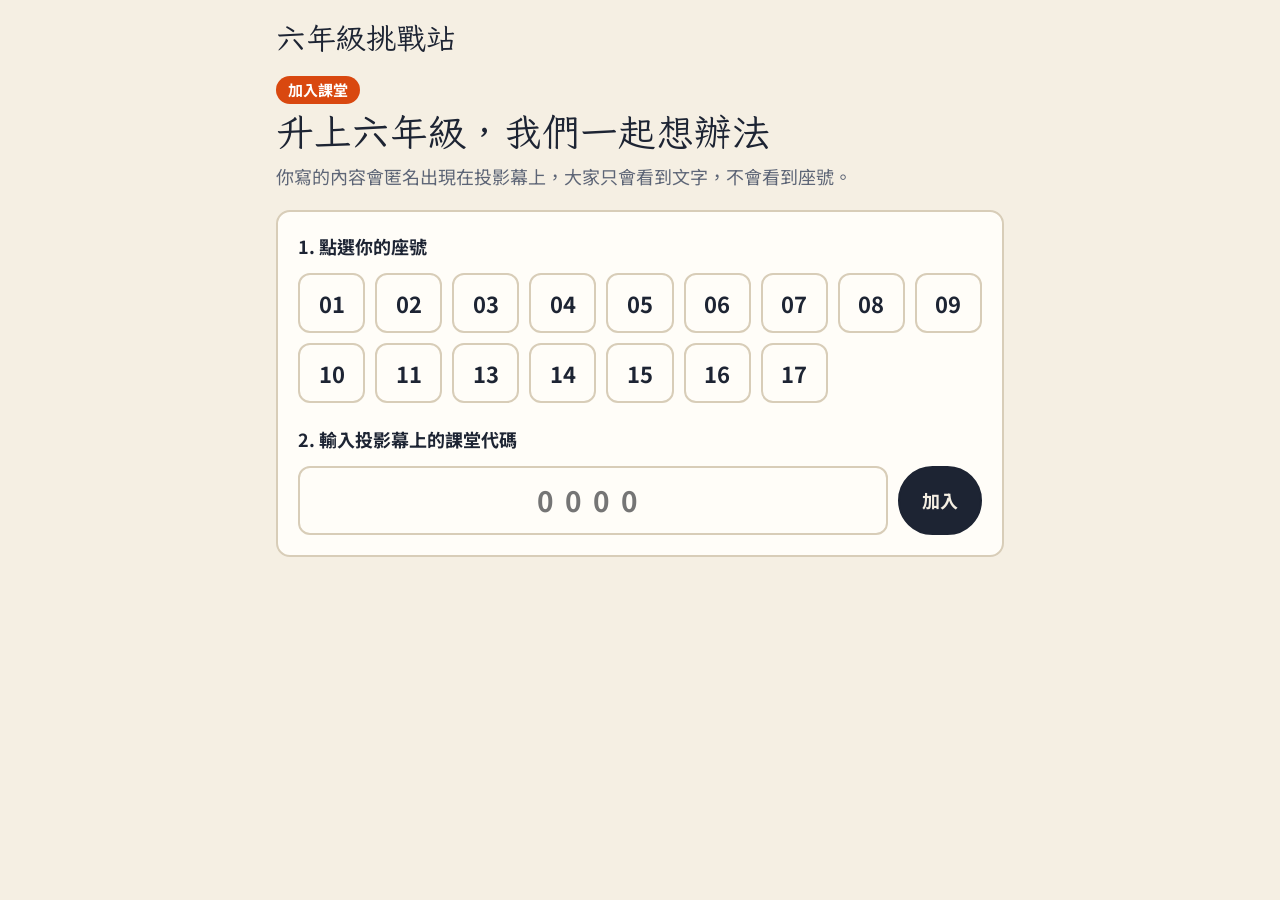
==== challenge-lesson/index.html @ d80400aa "feat: 新增六年級挑戰課網頁（challenge-lesson） 文字雲、對策投票與回饋的課堂互動前端，放在 GitHub Pages， 資料用 fetch 送到另一個 Apps Script（後" ====
<!DOCTYPE html>
<html lang="zh-TW">
<head>
  <meta charset="UTF-8" />
  <meta name="viewport" content="width=device-width, initial-scale=1" />
  <title>六年級挑戰站</title>
  <link rel="preconnect" href="https://fonts.googleapis.com" />
  <link rel="preconnect" href="https://fonts.gstatic.com" crossorigin />
  <link href="https://fonts.googleapis.com/css2?family=Iansui&family=Noto+Sans+TC:wght@400;500;700;900&display=swap" rel="stylesheet" />
  <link rel="stylesheet" href="style.css" />
  <style>
    main {
      max-width: 760px;
      margin: 0 auto;
      padding: 20px 16px 96px;
    }

    .top {
      display: flex;
      align-items: center;
      justify-content: space-between;
      gap: 12px;
      margin-bottom: 18px;
    }

    .brand {
      margin: 0;
      font-family: var(--hand);
      font-weight: 400;
      font-size: 30px;
      line-height: 1.2;
    }

    .who {
      display: flex;
      align-items: center;
      gap: 8px;
      font-weight: 700;
    }

    .seat-chip {
      padding: 4px 14px;
      border-radius: 999px;
      background: var(--ink);
      color: var(--paper);
    }

    .stage-tag {
      display: inline-block;
      margin-bottom: 4px;
      padding: 2px 12px;
      border-radius: 999px;
      background: var(--accent);
      color: var(--accent-ink);
      font-size: 15px;
      font-weight: 700;
    }

    h2 {
      margin: 0 0 6px;
      font-family: var(--hand);
      font-weight: 400;
      font-size: clamp(28px, 6vw, 38px);
      line-height: 1.25;
    }

    .lead { margin: 0 0 20px; color: var(--muted); }

    .panel {
      margin-bottom: 22px;
      padding: 20px;
      border-radius: var(--radius);
      background: var(--card);
      border: 2px solid var(--line);
    }

    .panel h3 {
      margin: 0 0 12px;
      font-size: 18px;
    }

    /* 加入課堂 */
    .seat-grid {
      display: grid;
      grid-template-columns: repeat(auto-fill, minmax(64px, 1fr));
      gap: 10px;
      margin-bottom: 22px;
    }

    .seat-btn {
      min-height: 60px;
      border-radius: 12px;
      border: 2px solid var(--line);
      background: var(--card);
      font-size: 22px;
      font-weight: 700;
    }

    .seat-btn[aria-pressed="true"] {
      border-color: var(--ink);
      background: var(--ink);
      color: var(--paper);
    }

    .code-row { display: flex; gap: 10px; }

    .code-row .field {
      flex: 1;
      letter-spacing: .4em;
      text-align: center;
      font-size: 28px;
      font-weight: 700;
    }

    /* 輸入區 */
    .composer { display: grid; gap: 8px; }
    .composer-row { display: flex; gap: 10px; align-items: stretch; }
    .composer-row .field { flex: 1; min-width: 0; }

    .chips { display: flex; flex-wrap: wrap; gap: 8px; margin-top: 4px; }

    .chip {
      min-height: 40px;
      padding: 4px 14px;
      border-radius: 999px;
      border: 2px dashed var(--line);
      background: transparent;
      font-size: 16px;
    }

    .chip[aria-pressed="true"] {
      border-style: solid;
      border-color: var(--ink);
      background: var(--ink);
      color: var(--paper);
    }

    .hint { margin: 0; font-size: 15px; color: var(--muted); }

    .mine-list { display: grid; gap: 10px; padding: 0; margin: 0; list-style: none; }

    .mine-list li {
      display: flex;
      align-items: center;
      gap: 12px;
      justify-content: space-between;
    }

    .mine-list .note { flex: 1; font-size: 20px; }
    .mine-list .note small { display: block; font-family: var(--sans); font-size: 13px; color: var(--muted); }

    .empty-mine { margin: 0; color: var(--muted); font-size: 16px; }

    .cloud.mini { height: 260px; border-radius: 12px; background: var(--paper); }

    /* 選挑戰 */
    .pick-grid {
      display: grid;
      grid-template-columns: repeat(auto-fill, minmax(150px, 1fr));
      gap: 10px;
    }

    .pick {
      min-height: 64px;
      padding: 8px 12px;
      border-radius: 12px;
      border: 2px solid var(--line);
      background: var(--card);
      font-family: var(--hand);
      font-size: 21px;
      line-height: 1.25;
      text-align: left;
    }

    .pick small { display: block; font-family: var(--sans); font-size: 13px; color: var(--muted); }

    .pick[aria-pressed="true"] {
      border-color: var(--accent);
      background: #fff1e8;
      box-shadow: inset 0 0 0 2px var(--accent);
    }

    /* 投票 */
    .vote-left {
      position: sticky;
      top: 0;
      z-index: 5;
      margin: 0 -16px 16px;
      padding: 10px 16px;
      background: var(--paper);
      border-bottom: 2px solid var(--line);
      font-weight: 700;
    }

    .ballots { display: inline-flex; gap: 4px; margin-left: 6px; vertical-align: -3px; }
    .ballot { width: 20px; height: 20px; border-radius: 50%; border: 2px solid var(--accent); }
    .ballot.used { background: var(--accent); }

    .group { margin-bottom: 24px; }

    .group-title {
      margin: 0 0 10px;
      font-family: var(--hand);
      font-weight: 400;
      font-size: 24px;
    }

    .group-title::before { content: '挑戰｜'; font-family: var(--sans); font-size: 15px; color: var(--muted); }

    .idea-list { display: grid; gap: 12px; }

    .idea-card {
      display: flex;
      align-items: center;
      gap: 12px;
    }

    .idea-card .note { flex: 1; font-size: 21px; }

    .vote-btn {
      flex: none;
      width: 76px;
      min-height: 64px;
      border-radius: 14px;
      border: 2px solid var(--accent);
      background: var(--card);
      color: var(--accent);
      font-weight: 700;
      line-height: 1.2;
    }

    .vote-btn[aria-pressed="true"] { background: var(--accent); color: var(--accent-ink); }
    .vote-btn .icon { display: block; font-size: 24px; }

    .mine-tag {
      flex: none;
      width: 76px;
      text-align: center;
      font-size: 14px;
      color: var(--muted);
    }

    /* 回饋 */
    .capsule-step {
      display: grid;
      grid-template-columns: auto 1fr;
      gap: 6px 14px;
      align-items: start;
      margin: 0;
      padding: 0;
      list-style: none;
      counter-reset: step;
    }

    .capsule-step li { display: contents; }

    .capsule-step li::before {
      counter-increment: step;
      content: counter(step);
      display: grid;
      place-items: center;
      width: 32px;
      height: 32px;
      border-radius: 50%;
      background: var(--ink);
      color: var(--paper);
      font-weight: 700;
    }

    .try-list { display: grid; gap: 8px; margin-bottom: 14px; }

    .try {
      display: flex;
      align-items: center;
      gap: 12px;
      min-height: 56px;
      padding: 8px 14px;
      border-radius: 12px;
      border: 2px solid var(--line);
      background: var(--card);
      text-align: left;
      font-family: var(--hand);
      font-size: 20px;
      line-height: 1.3;
    }

    .try small { display: block; font-family: var(--sans); font-size: 13px; color: var(--muted); }
    .try .votes { margin-left: auto; flex: none; font-family: var(--sans); font-size: 14px; color: var(--muted); }

    .try[aria-pressed="true"] {
      border-color: var(--good);
      background: #ebf7ee;
      box-shadow: inset 0 0 0 2px var(--good);
    }

    .saved-note { margin: 10px 0 0; color: var(--good); font-weight: 700; }

    .center-msg {
      padding: 60px 8px;
      text-align: center;
    }

    .center-msg .big {
      display: block;
      margin-bottom: 10px;
      font-family: var(--hand);
      font-size: clamp(30px, 7vw, 44px);
      line-height: 1.3;
    }

    .center-msg p { color: var(--muted); }

    .pulse {
      display: inline-block;
      width: 12px;
      height: 12px;
      margin-right: 8px;
      border-radius: 50%;
      background: var(--good);
      animation: pulse 1.6s ease-in-out infinite;
    }

    @keyframes pulse { 50% { opacity: .25; } }
  </style>
</head>
<body>
  <main>
    <header class="top">
      <h1 class="brand">六年級挑戰站</h1>
      <div class="who" id="who" hidden>
        <span class="seat-chip" id="seatChip"></span>
        <button class="btn small" id="leaveBtn" type="button">換人</button>
      </div>
    </header>
    <div id="app"></div>
  </main>

  <script src="app.js"></script>
  <script>
    const SEATS = ['01', '02', '03', '04', '05', '06', '07', '08', '09', '10', '11', '13', '14', '15', '16', '17'];
    const CHALLENGE_EXAMPLES = ['功課變多', '考試壓力', '時間不夠用', '上台報告', '早上爬不起來', '和同學相處', '當學長姐的責任', '要準備上國中'];
    const POLL_MS = 5000;
    const store = safeStorage('sessionStorage');
    const app = document.getElementById('app');

    let me = loadMe();
    let state = null;
    let renderedStage = '';
    let pollTimer = null;
    let busy = false;
    let pickedChallenge = '';
    let pickedTry = '';

    function loadMe() {
      try {
        return JSON.parse((store && store.getItem('challenge-me')) || 'null');
      } catch (e) {
        return null;
      }
    }

    function saveMe(value) {
      me = value;
      if (!store) return;
      if (value) store.setItem('challenge-me', JSON.stringify(value));
      else store.removeItem('challenge-me');
    }

    /* ---------- 加入課堂 ---------- */
    function renderJoin(message) {
      stopPolling();
      renderedStage = '';
      document.getElementById('who').hidden = true;
      let chosen = '';
      const seatButtons = SEATS.map(function(seat) {
        return el('button', {
          class: 'seat-btn', type: 'button', 'aria-pressed': 'false',
          onclick: function() {
            chosen = seat;
            seatButtons.forEach(function(b) { b.setAttribute('aria-pressed', String(b === this)); }, this);
            code.focus();
          }
        }, [seat]);
      });
      const code = el('input', { class: 'field', inputmode: 'numeric', maxlength: '4', autocomplete: 'off', placeholder: '0000', 'aria-label': '課堂代碼' });
      const joinBtn = el('button', { class: 'btn primary', type: 'submit' }, ['加入']);
      const form = el('form', {
        onsubmit: function(e) {
          e.preventDefault();
          if (!chosen) return toast('先點選你的座號。', true);
          if (!/^\d{4}$/.test(code.value)) return toast('課堂代碼是 4 位數字，請看投影幕。', true);
          joinBtn.disabled = true;
          callApi({ action: 'join', seat: chosen, code: code.value })
            .then(function(res) {
              saveMe({ seat: chosen, code: code.value });
              start(res);
            })
            .catch(function(err) { toast(err.message, true); })
            .finally(function() { joinBtn.disabled = false; });
        }
      }, [
        el('h3', { text: '1. 點選你的座號' }),
        el('div', { class: 'seat-grid' }, seatButtons),
        el('h3', { text: '2. 輸入投影幕上的課堂代碼' }),
        el('div', { class: 'code-row' }, [code, joinBtn])
      ]);

      app.replaceChildren(
        el('span', { class: 'stage-tag', text: '加入課堂' }),
        el('h2', { text: '升上六年級，我們一起想辦法' }),
        el('p', { class: 'lead', text: message || '你寫的內容會匿名出現在投影幕上，大家只會看到文字，不會看到座號。' }),
        el('div', { class: 'panel' }, [form])
      );
    }

    function start(res) {
      document.getElementById('who').hidden = false;
      document.getElementById('seatChip').textContent = me.seat + ' 號';
      apply(res);
      startPolling();
    }

    /* ---------- 和後端同步 ---------- */
    function startPolling() {
      stopPolling();
      pollTimer = setInterval(refresh, POLL_MS);
    }

    function stopPolling() {
      if (pollTimer) clearInterval(pollTimer);
      pollTimer = null;
    }

    function refresh() {
      if (!me || busy || document.hidden) return;
      callApi({ action: 'studentState', seat: me.seat, code: me.code })
        .then(apply)
        .catch(handleError);
    }

    /** 送出動作：成功後用後端回傳的最新狀態更新畫面 */
    function act(payload, button, okMessage) {
      if (busy) return Promise.resolve(false);
      busy = true;
      if (button) button.disabled = true;
      return callApi(Object.assign({ seat: me.seat, code: me.code }, payload))
        .then(function(res) {
          apply(res);
          if (okMessage) toast(okMessage);
          return true;
        })
        .catch(function(err) {
          handleError(err);
          return false;
        })
        .finally(function() {
          busy = false;
          if (button) button.disabled = false;
        });
    }

    function handleError(err) {
      if (err.code === 'BAD_CODE') {
        saveMe(null);
        renderJoin('老師換了新的課堂代碼，請重新輸入投影幕上的數字。');
        return;
      }
      if (err.code === 'STAGE') refresh();
      toast(err.message, true);
    }

    function apply(res) {
      state = res;
      if (state.stage !== renderedStage) {
        renderedStage = state.stage;
        pickedChallenge = '';
        renderStage();
      } else {
        updateDynamic();
      }
    }

    /* ---------- 各階段畫面 ---------- */
    const views = {};

    function renderStage() {
      const info = STAGE_INFO[state.stage];
      const view = views[state.stage];
      app.replaceChildren(el('span', { class: 'stage-tag', text: info.short }), el('h2', { text: info.title }));
      view.build();
      updateDynamic();
    }

    function updateDynamic() {
      const view = views[state.stage];
      if (view.update) view.update();
    }

    views.waiting = {
      build: function() {
        app.appendChild(el('div', { class: 'center-msg' }, [
          el('span', { class: 'big', text: '你已經加入課堂了！' }),
          el('p', {}, [el('span', { class: 'pulse' }), '等老師開始活動，畫面會自動換頁。'])
        ]));
      }
    };

    views.challenge = {
      build: function() {
        const limit = state.limit;
        app.appendChild(el('p', { class: 'lead', text: '升上六年級以後，有什麼事讓你覺得困難、有壓力，或是不知道怎麼辦？用短短幾個字寫下來，最多 ' + limit.CHALLENGE_COUNT + ' 個。' }));

        const input = el('input', { class: 'field', maxlength: String(limit.CHALLENGE_LENGTH), placeholder: '例如：功課變多', 'aria-label': '我遇到的挑戰', enterkeyhint: 'send' });
        const counter = el('div', { class: 'counter' });
        const sendBtn = el('button', { class: 'btn primary', type: 'submit' }, ['送出']);
        bindCounter(input, counter, limit.CHALLENGE_LENGTH);
        const chips = CHALLENGE_EXAMPLES.map(function(text) {
          return el('button', { class: 'chip', type: 'button', onclick: function() { input.value = text; input.dispatchEvent(new Event('input')); input.focus(); } }, [text]);
        });
        const form = el('form', {
          class: 'composer',
          onsubmit: function(e) {
            e.preventDefault();
            const text = input.value.trim();
            if (!text) return toast('先寫下一個挑戰。', true);
            act({ action: 'addChallenge', text: text }, sendBtn, '送出了！看看投影幕上的文字雲').then(function(done) {
              if (done) { input.value = ''; input.dispatchEvent(new Event('input')); }
            });
          }
        }, [
          el('div', { class: 'composer-row' }, [input, sendBtn]),
          counter,
          el('p', { class: 'hint', text: '想不到怎麼寫？點一下參考詞，也可以改成自己的說法：' }),
          el('div', { class: 'chips' }, chips)
        ]);

        this.mine = el('ul', { class: 'mine-list' });
        this.cloud = el('div', { class: 'cloud mini', 'aria-label': '全班的挑戰文字雲' });
        this.form = form;
        app.append(
          el('div', { class: 'panel' }, [form]),
          el('div', { class: 'panel' }, [el('h3', { id: 'mineTitle' }), this.mine]),
          el('div', { class: 'panel' }, [el('h3', { text: '全班的挑戰（越大代表越多人寫）' }), this.cloud])
        );
        this.lastCloud = null;
      },
      update: function() {
        const limit = state.limit;
        const count = state.myChallenges.length;
        document.getElementById('mineTitle').textContent = '我寫的挑戰（' + count + ' / ' + limit.CHALLENGE_COUNT + '）';
        this.form.querySelector('button[type="submit"]').disabled = count >= limit.CHALLENGE_COUNT;
        renderMine(this.mine, state.myChallenges.map(function(c) { return { id: c.id, text: c.text }; }), 'challenge', '還沒有送出挑戰。');
        if (!sameData(this.lastCloud, state.cloud)) {
          this.lastCloud = state.cloud;
          drawCloud(this.cloud, state.cloud, { minSize: 16, maxSize: 44, emptyText: '你可以當第一個送出的人！' });
        }
      }
    };

    views.idea = {
      build: function() {
        const limit = state.limit;
        app.appendChild(el('p', { class: 'lead', text: '從全班最多人遇到的挑戰裡選一個，想一個「做得到」的方法幫大家。最多寫 ' + limit.IDEA_COUNT + ' 個方法。' }));

        this.picks = el('div', { class: 'pick-grid', role: 'group', 'aria-label': '選一個挑戰' });
        const input = el('textarea', { class: 'field', maxlength: String(limit.IDEA_LENGTH), placeholder: '例如：回家先寫最難的一科，寫完再休息', 'aria-label': '我想到的方法' });
        const counter = el('div', { class: 'counter' });
        bindCounter(input, counter, limit.IDEA_LENGTH);
        const sendBtn = el('button', { class: 'btn primary', type: 'submit' }, ['送出方法']);
        this.target = el('p', { class: 'hint' });
        const form = el('form', {
          class: 'composer',
          onsubmit: function(e) {
            e.preventDefault();
            if (!pickedChallenge) return toast('先在上面選一個挑戰。', true);
            const text = input.value.trim();
            if (!text) return toast('寫下你想到的方法再送出。', true);
            act({ action: 'addIdea', challenge: pickedChallenge, text: text }, sendBtn, '方法送出了！').then(function(done) {
              if (done) { input.value = ''; input.dispatchEvent(new Event('input')); }
            });
          }
        }, [this.target, input, counter, el('div', {}, [sendBtn])]);
        this.sendBtn = sendBtn;
        this.mine = el('ul', { class: 'mine-list' });

        app.append(
          el('div', { class: 'panel' }, [el('h3', { text: '1. 我想幫忙解決的挑戰' }), this.picks]),
          el('div', { class: 'panel' }, [el('h3', { text: '2. 我想到的方法' }), form]),
          el('div', { class: 'panel' }, [el('h3', { id: 'mineTitle' }), this.mine])
        );
        this.lastFocus = null;
      },
      update: function() {
        const self = this;
        const limit = state.limit;
        if (!sameData(this.lastFocus, state.focus)) {
          this.lastFocus = state.focus;
          if (pickedChallenge && !state.focus.some(function(c) { return c.label === pickedChallenge; })) pickedChallenge = '';
          this.picks.replaceChildren.apply(this.picks, state.focus.length ? state.focus.map(function(c) {
            return el('button', {
              class: 'pick', type: 'button', 'aria-pressed': String(c.label === pickedChallenge),
              onclick: function() {
                pickedChallenge = c.label;
                self.picks.querySelectorAll('.pick').forEach(function(b) { b.setAttribute('aria-pressed', String(b === this)); }, this);
                self.target.textContent = '要解決的挑戰：「' + c.label + '」';
              }
            }, [c.label, el('small', { text: c.count + ' 人寫' })]);
          }) : [el('p', { class: 'empty-mine', text: '還沒有挑戰可以選，請等老師。' })]);
        }
        this.target.textContent = pickedChallenge ? '要解決的挑戰：「' + pickedChallenge + '」' : '先在上面選一個挑戰。';
        const count = state.myIdeas.length;
        document.getElementById('mineTitle').textContent = '我寫的方法（' + count + ' / ' + limit.IDEA_COUNT + '）';
        this.sendBtn.disabled = count >= limit.IDEA_COUNT;
        renderMine(this.mine, state.myIdeas.map(function(i) { return { id: i.id, text: i.text, sub: '解決：' + i.challenge }; }), 'idea', '還沒有送出方法。');
      }
    };

    views.vote = {
      build: function() {
        app.appendChild(el('p', { class: 'lead', text: '看看同學想到的方法，選出你覺得「最有用、最做得到」的 ' + state.limit.VOTE_COUNT + ' 個。再按一次可以收回。' }));
        this.left = el('div', { class: 'vote-left' });
        this.board = el('div');
        app.append(this.left, this.board);
        this.lastIdeas = null;
      },
      update: function() {
        const max = state.limit.VOTE_COUNT;
        const used = state.myVotes.length;
        this.left.replaceChildren('還剩 ' + (max - used) + ' 票', el('span', { class: 'ballots', 'aria-hidden': 'true' },
          Array.from({ length: max }, function(_, i) { return el('span', { class: 'ballot' + (i < used ? ' used' : '') }); })));

        const ideasKey = state.ideas.map(function(i) { return i.id; }).concat(state.myVotes);
        if (sameData(this.lastIdeas, ideasKey)) return;
        this.lastIdeas = ideasKey;

        const groups = groupByChallenge(state.ideas);
        if (!groups.length) {
          this.board.replaceChildren(el('p', { class: 'empty-mine', text: '還沒有方法可以投票。' }));
          return;
        }
        this.board.replaceChildren.apply(this.board, groups.map(function(g) {
          return el('section', { class: 'group' }, [
            el('h3', { class: 'group-title', text: g.challenge }),
            el('div', { class: 'idea-list' }, g.ideas.map(function(idea) {
              const voted = state.myVotes.indexOf(idea.id) !== -1;
              const side = idea.mine
                ? el('span', { class: 'mine-tag', text: '我寫的' })
                : el('button', {
                    class: 'vote-btn', type: 'button', 'aria-pressed': String(voted),
                    'aria-label': (voted ? '收回投給「' : '投給「') + idea.text + '」',
                    onclick: function(e) { act({ action: 'toggleVote', ideaId: idea.id }, e.currentTarget); }
                  }, [el('span', { class: 'icon', 'aria-hidden': 'true', text: voted ? '★' : '☆' }), voted ? '已投' : '投票']);
              return el('div', { class: 'idea-card' }, [el('div', { class: 'note', text: idea.text }), side]);
            }))
          ]);
        }));
      }
    };

    views.message = {
      build: function() {
        app.appendChild(el('p', { class: 'lead', text: '把今天想到的好方法，變成給同學的打氣。' }));

        app.appendChild(el('div', { class: 'panel' }, [
          el('h3', { text: '第一步：寫信給同學' }),
          el('ol', { class: 'capsule-step' }, [
            el('li', {}, [el('span', { text: '拿出老師發的「時空膠囊」QR 卡，用平板掃描。' })]),
            el('li', {}, [el('span', { text: '選一位同學，寫下你看見對方的努力，或送對方一個今天的好方法。' })]),
            el('li', {}, [el('span', { text: '寫完記得按「關閉信箱」，再回到這一頁完成第二步。' })])
          ])
        ]));

        this.tries = el('div', { class: 'try-list', role: 'group', 'aria-label': '我要試試看的方法' });
        const input = el('textarea', { class: 'field', maxlength: String(state.limit.FEEDBACK_LENGTH), placeholder: '例如：我想先從每天整理書包開始。', 'aria-label': '一句話心得' });
        const counter = el('div', { class: 'counter' });
        bindCounter(input, counter, state.limit.FEEDBACK_LENGTH);
        const sendBtn = el('button', { class: 'btn primary', type: 'submit' }, ['送出回饋']);
        this.saved = el('p', { class: 'saved-note', hidden: true });
        this.input = input;
        const form = el('form', {
          class: 'composer',
          onsubmit: function(e) {
            e.preventDefault();
            if (!pickedTry) return toast('先選一個你想試試看的方法。', true);
            act({ action: 'saveFeedback', ideaId: pickedTry, text: input.value.trim() }, sendBtn, '收到你的回饋了！');
          }
        }, [
          el('h3', { text: '第二步：這週我要試試看的方法' }),
          this.tries,
          el('h3', { text: '一句話心得（可不寫）' }),
          input, counter,
          el('div', {}, [sendBtn]),
          this.saved
        ]);
        app.appendChild(el('div', { class: 'panel' }, [form]));
        this.lastIdeas = null;
        pickedTry = state.myFeedback ? state.myFeedback.ideaId : '';
        if (state.myFeedback) input.value = state.myFeedback.text || '';
        input.dispatchEvent(new Event('input'));
      },
      update: function() {
        const self = this;
        if (state.myFeedback) {
          this.saved.hidden = false;
          this.saved.textContent = '✓ 已送出。想改的話，重新選擇後再送出一次就好。';
        }
        const sorted = state.ideas.slice().sort(function(a, b) { return b.votes - a.votes; });
        const key = sorted.map(function(i) { return i.id + ':' + i.votes; });
        if (sameData(this.lastIdeas, key)) return;
        this.lastIdeas = key;
        this.tries.replaceChildren.apply(this.tries, sorted.length ? sorted.map(function(idea) {
          return el('button', {
            class: 'try', type: 'button', 'aria-pressed': String(idea.id === pickedTry),
            onclick: function() {
              pickedTry = idea.id;
              self.tries.querySelectorAll('.try').forEach(function(b) { b.setAttribute('aria-pressed', String(b === this)); }, this);
            }
          }, [el('span', {}, [idea.text, el('small', { text: '解決：' + idea.challenge })]), el('span', { class: 'votes', text: '★ ' + idea.votes })]);
        }) : [el('p', { class: 'empty-mine', text: '還沒有方法可以選。' })]);
      }
    };

    views.closed = {
      build: function() {
        app.appendChild(el('div', { class: 'center-msg' }, [
          el('span', { class: 'big', text: '謝謝你今天的分享！' }),
          el('p', { text: '挑戰不可怕，我們有彼此，也有方法。可以把平板交還給老師了。' })
        ]));
      }
    };

    /* ---------- 小工具 ---------- */
    function renderMine(list, items, kind, emptyText) {
      if (!items.length) {
        list.replaceChildren(el('li', {}, [el('p', { class: 'empty-mine', text: emptyText })]));
        return;
      }
      list.replaceChildren.apply(list, items.map(function(item) {
        return el('li', {}, [
          el('div', { class: 'note' }, [item.text, item.sub ? el('small', { text: item.sub }) : null]),
          el('button', {
            class: 'btn small', type: 'button', 'aria-label': '刪除「' + item.text + '」',
            onclick: function(e) {
              if (!confirm('要刪掉「' + item.text + '」嗎？')) return;
              act({ action: 'deleteMine', kind: kind, id: item.id }, e.currentTarget, '已刪除');
            }
          }, ['刪除'])
        ]);
      }));
    }

    function groupByChallenge(ideas) {
      const order = [];
      const map = {};
      ideas.forEach(function(idea) {
        if (!map[idea.challenge]) { map[idea.challenge] = []; order.push(idea.challenge); }
        map[idea.challenge].push(idea);
      });
      return order.map(function(challenge) { return { challenge: challenge, ideas: map[challenge] }; });
    }

    document.getElementById('leaveBtn').addEventListener('click', function() {
      if (!confirm('要登出，換下一位同學使用嗎？')) return;
      saveMe(null);
      renderJoin();
    });

    document.addEventListener('visibilitychange', function() { if (!document.hidden) refresh(); });

    // 開啟頁面：之前加入過就直接回到課堂
    if (me) {
      callApi({ action: 'join', seat: me.seat, code: me.code }).then(start).catch(function(err) {
        saveMe(null);
        renderJoin(err.code === 'BAD_CODE' ? '老師換了新的課堂代碼，請重新加入。' : '');
      });
    } else {
      renderJoin();
    }
  </script>
</body>
</html>
---- challenge-lesson/style.css ----
/* 學生頁與投影頁共用樣式 */
:root {
  --paper: #f5efe3;
  --paper-deep: #ebe2d0;
  --card: #fffdf8;
  --ink: #1d2433;
  --muted: #5d6576;
  --line: #d8cdb8;
  --accent: #d9480f;
  --accent-ink: #ffffff;
  --good: #2b8a3e;
  --warn: #c92a2a;
  --note-1: #ffe58f;
  --note-2: #b7ebd1;
  --note-3: #ffd0c2;
  --note-4: #cfe0ff;
  --note-5: #e6d6ff;
  --hand: 'Iansui', 'Noto Sans TC', 'Microsoft JhengHei', sans-serif;
  --sans: 'Noto Sans TC', 'Microsoft JhengHei', 'PingFang TC', sans-serif;
  --radius: 14px;
}

* { box-sizing: border-box; }

[hidden] { display: none !important; }

html { -webkit-text-size-adjust: 100%; }

body {
  margin: 0;
  background: var(--paper);
  color: var(--ink);
  font-family: var(--sans);
  font-size: 18px;
  line-height: 1.6;
}

button, input, textarea, select { font: inherit; color: inherit; }

button {
  cursor: pointer;
  border: 0;
  background: none;
  touch-action: manipulation;
}

button:focus-visible, input:focus-visible, textarea:focus-visible, select:focus-visible {
  outline: 3px solid var(--accent);
  outline-offset: 2px;
}

button:disabled { cursor: not-allowed; opacity: .45; }

.hand { font-family: var(--hand); font-weight: 400; }

.btn {
  display: inline-flex;
  align-items: center;
  justify-content: center;
  gap: 6px;
  min-height: 48px;
  padding: 10px 22px;
  border-radius: 999px;
  border: 2px solid var(--ink);
  background: var(--card);
  font-weight: 700;
  transition: transform .12s ease, background-color .12s ease;
}

.btn:active:not(:disabled) { transform: translateY(1px) scale(.98); }

.btn.primary {
  background: var(--ink);
  color: var(--paper);
}

.btn.small {
  min-height: 36px;
  padding: 4px 14px;
  font-size: 15px;
}

.field {
  width: 100%;
  min-height: 52px;
  padding: 10px 16px;
  border: 2px solid var(--line);
  border-radius: 12px;
  background: var(--card);
  font-size: 20px;
}

.field:focus { border-color: var(--ink); outline: none; }

textarea.field { resize: vertical; min-height: 96px; line-height: 1.5; }

.counter { font-size: 14px; color: var(--muted); text-align: right; }
.counter.over { color: var(--warn); font-weight: 700; }

.toast {
  position: fixed;
  left: 50%;
  bottom: 24px;
  z-index: 50;
  max-width: calc(100% - 32px);
  padding: 12px 22px;
  border-radius: 999px;
  background: var(--ink);
  color: var(--paper);
  font-weight: 500;
  transform: translate(-50%, 140%);
  transition: transform .25s ease;
  pointer-events: none;
}

.toast.show { transform: translate(-50%, 0); }
.toast.error { background: var(--warn); color: #fff; }

/* ---------- 文字雲 ---------- */
.cloud {
  position: relative;
  width: 100%;
  overflow: hidden;
}

.cloud-word {
  position: absolute;
  white-space: nowrap;
  font-family: var(--hand);
  line-height: 1.05;
  animation: word-in .45s cubic-bezier(.2, .9, .3, 1.2) both;
}

.cloud-word sup {
  margin-left: .12em;
  font-family: var(--sans);
  font-size: .32em;
  font-weight: 700;
  vertical-align: .9em;
  opacity: .7;
}

@keyframes word-in {
  from { opacity: 0; transform: scale(.6); }
  to { opacity: 1; transform: scale(1); }
}

.cloud-empty {
  position: absolute;
  inset: 0;
  display: grid;
  place-items: center;
  color: var(--muted);
  font-family: var(--hand);
  font-size: 24px;
}

/* ---------- 便利貼 ---------- */
.note {
  position: relative;
  padding: 12px 14px 14px;
  border-radius: 4px 4px 14px 4px;
  background: var(--note-1);
  box-shadow: 0 1px 0 rgba(29, 36, 51, .08), 0 6px 14px -8px rgba(29, 36, 51, .35);
  font-family: var(--hand);
  line-height: 1.4;
  word-break: break-word;
  animation: word-in .35s ease-out both;
}

.note:nth-child(5n+2) { background: var(--note-2); }
.note:nth-child(5n+3) { background: var(--note-3); }
.note:nth-child(5n+4) { background: var(--note-4); }
.note:nth-child(5n+5) { background: var(--note-5); }

@media (prefers-reduced-motion: reduce) {
  *, *::before, *::after { animation: none !important; transition: none !important; }
}
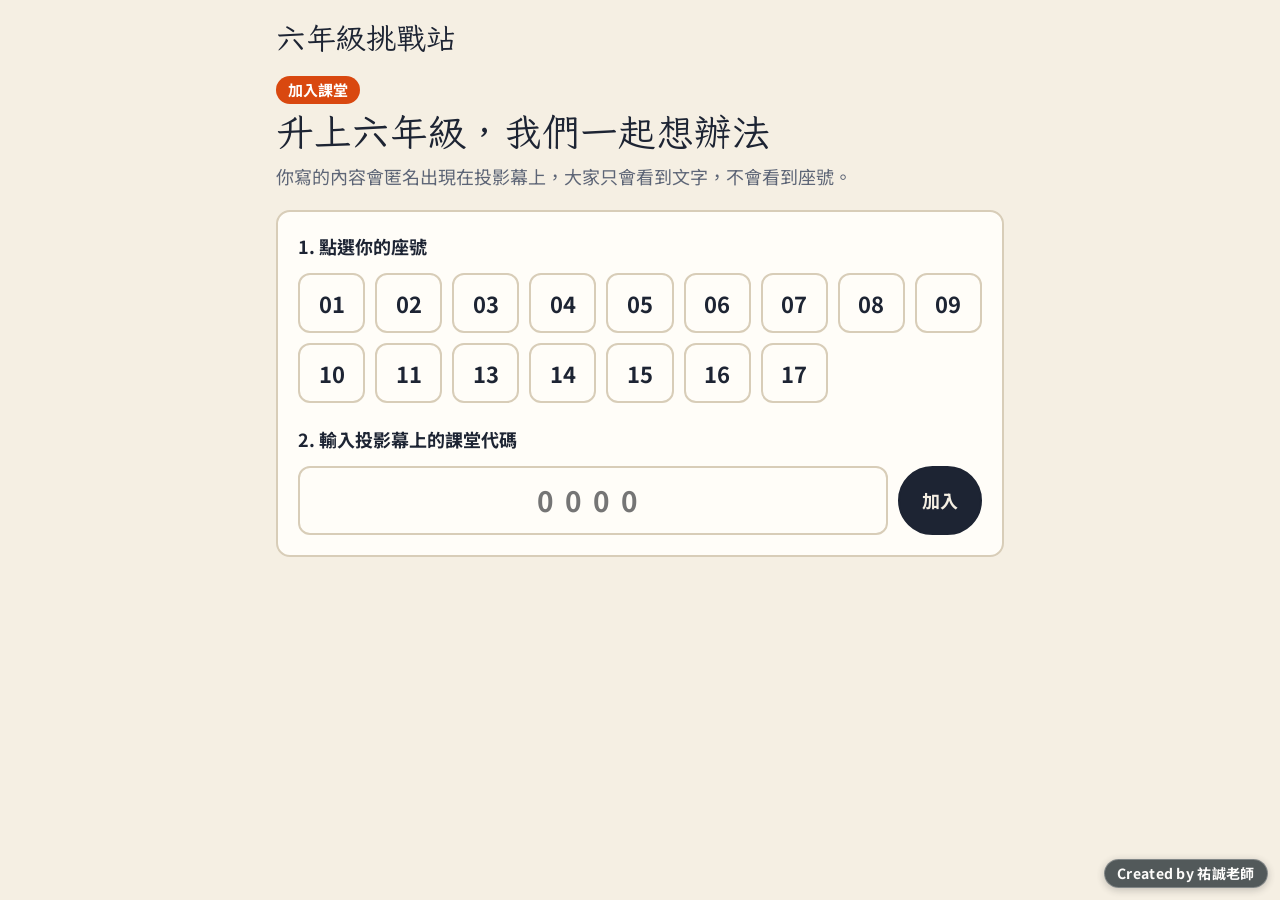
==== commit 76d99968: "fix: 挑戰課浮水印改用 watermark.js 角落標籤 移除滿版斜向浮水印，改為與 gun-edugame 相同的「Created by 祐誠老師」右下角標籤；投影頁往上移 80px 避開底部" ====
--- a/challenge-lesson/index.html
+++ b/challenge-lesson/index.html
@@ -335,6 +335,7 @@
     <div id="app"></div>
   </main>
 
+  <script src="watermark.js" defer></script>
   <script src="app.js"></script>
   <script>
     const SEATS = ['01', '02', '03', '04', '05', '06', '07', '08', '09', '10', '11', '13', '14', '15', '16', '17'];
@@ -346,7 +347,6 @@
     let me = loadMe();
     let state = null;
     let renderedStage = '';
-    let pollTimer = null;
     let busy = false;
     let pickedChallenge = '';
     let pickedTry = '';
@@ -421,22 +421,14 @@
     }
 
     /* ---------- 和後端同步 ---------- */
-    function startPolling() {
-      stopPolling();
-      pollTimer = setInterval(refresh, POLL_MS);
-    }
-
-    function stopPolling() {
-      if (pollTimer) clearInterval(pollTimer);
-      pollTimer = null;
-    }
-
-    function refresh() {
-      if (!me || busy || document.hidden) return;
-      callApi({ action: 'studentState', seat: me.seat, code: me.code })
-        .then(apply)
-        .catch(handleError);
-    }
+    const poller = createPoller(POLL_MS, function() {
+      if (!me || busy) return;
+      return callApi({ action: 'studentState', seat: me.seat, code: me.code }).then(apply);
+    }, function(err) { handleError(err); });
+
+    function startPolling() { poller.start(); }
+    function stopPolling() { poller.stop(); }
+    function refresh() { return poller.now(); }
 
     /** 送出動作：成功後用後端回傳的最新狀態更新畫面 */
     function act(payload, button, okMessage) {
@@ -466,6 +458,8 @@
         return;
       }
       if (err.code === 'STAGE') refresh();
+      // 連線慢時不確定有沒有送到，稍後同步一次，畫面會顯示真正的結果
+      if (err.code === 'BUSY' || err.code === 'NETWORK') setTimeout(refresh, 1500);
       toast(err.message, true);
     }
 
